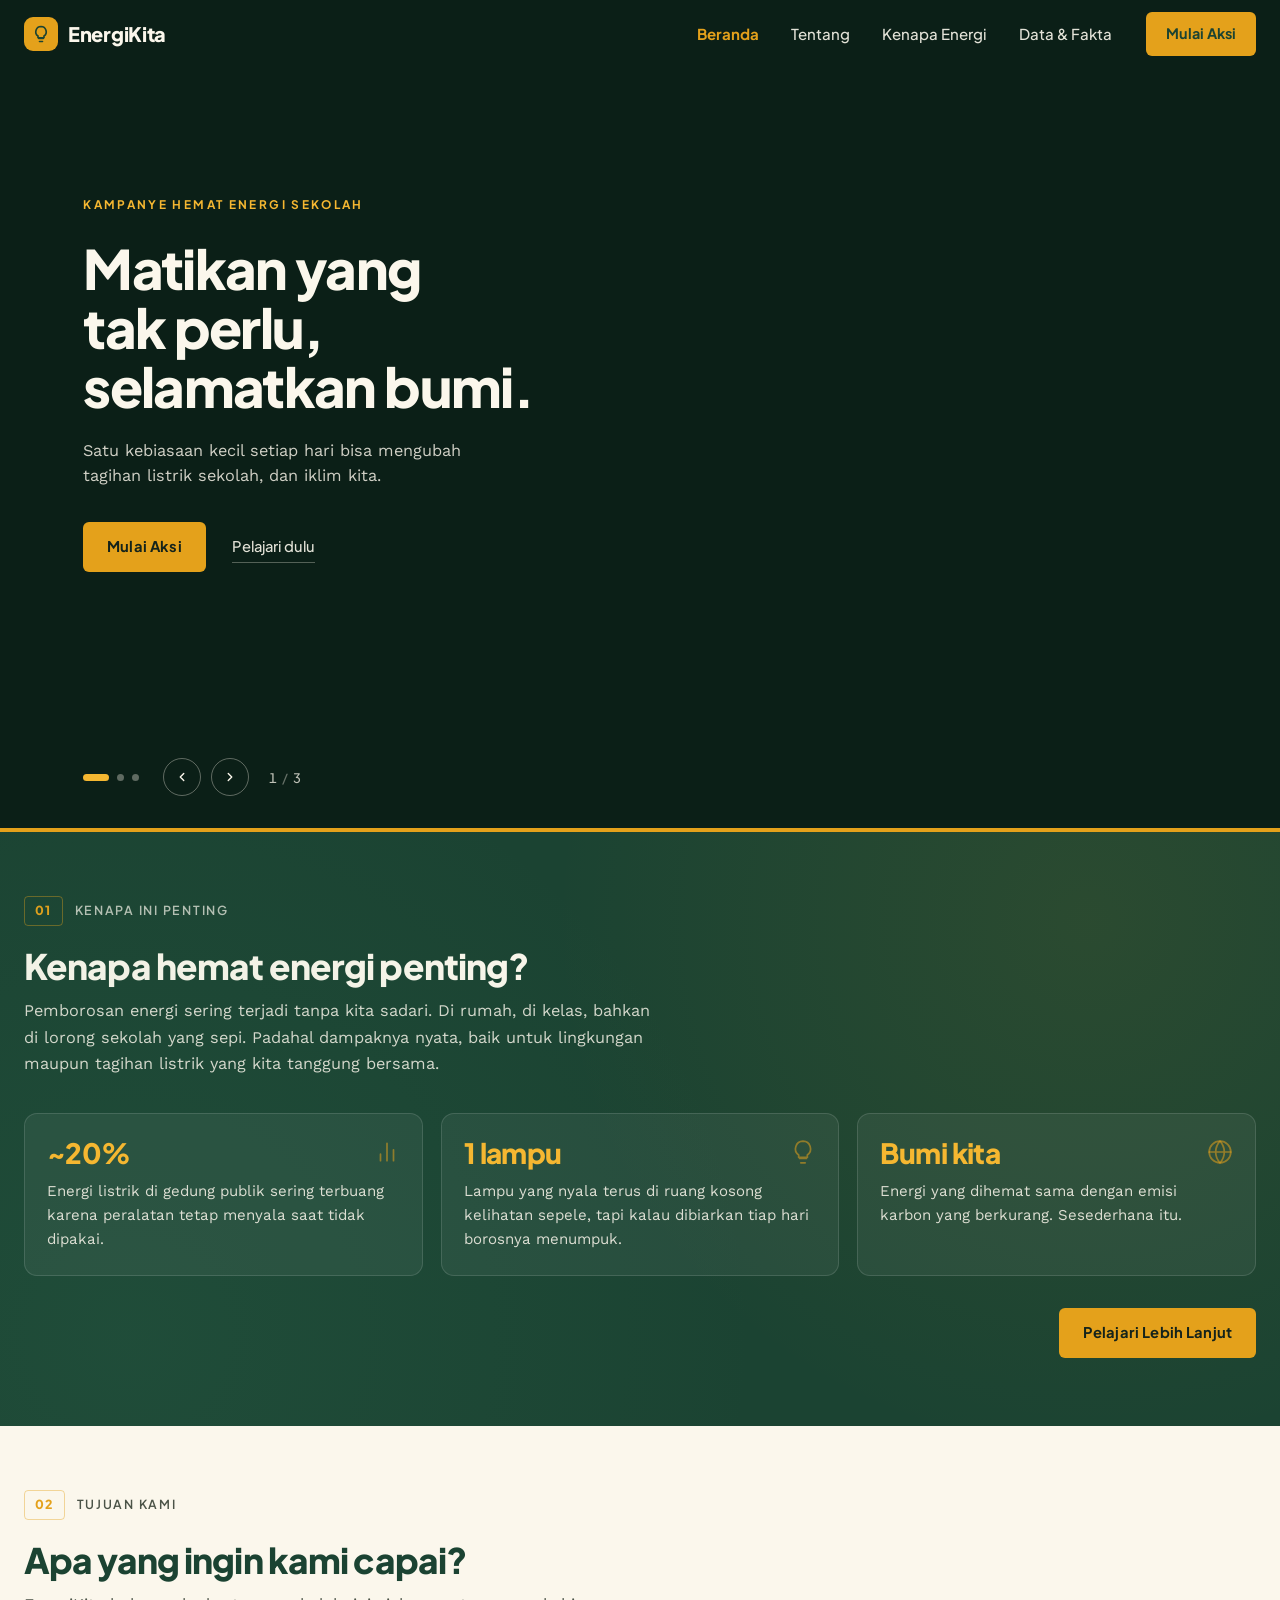
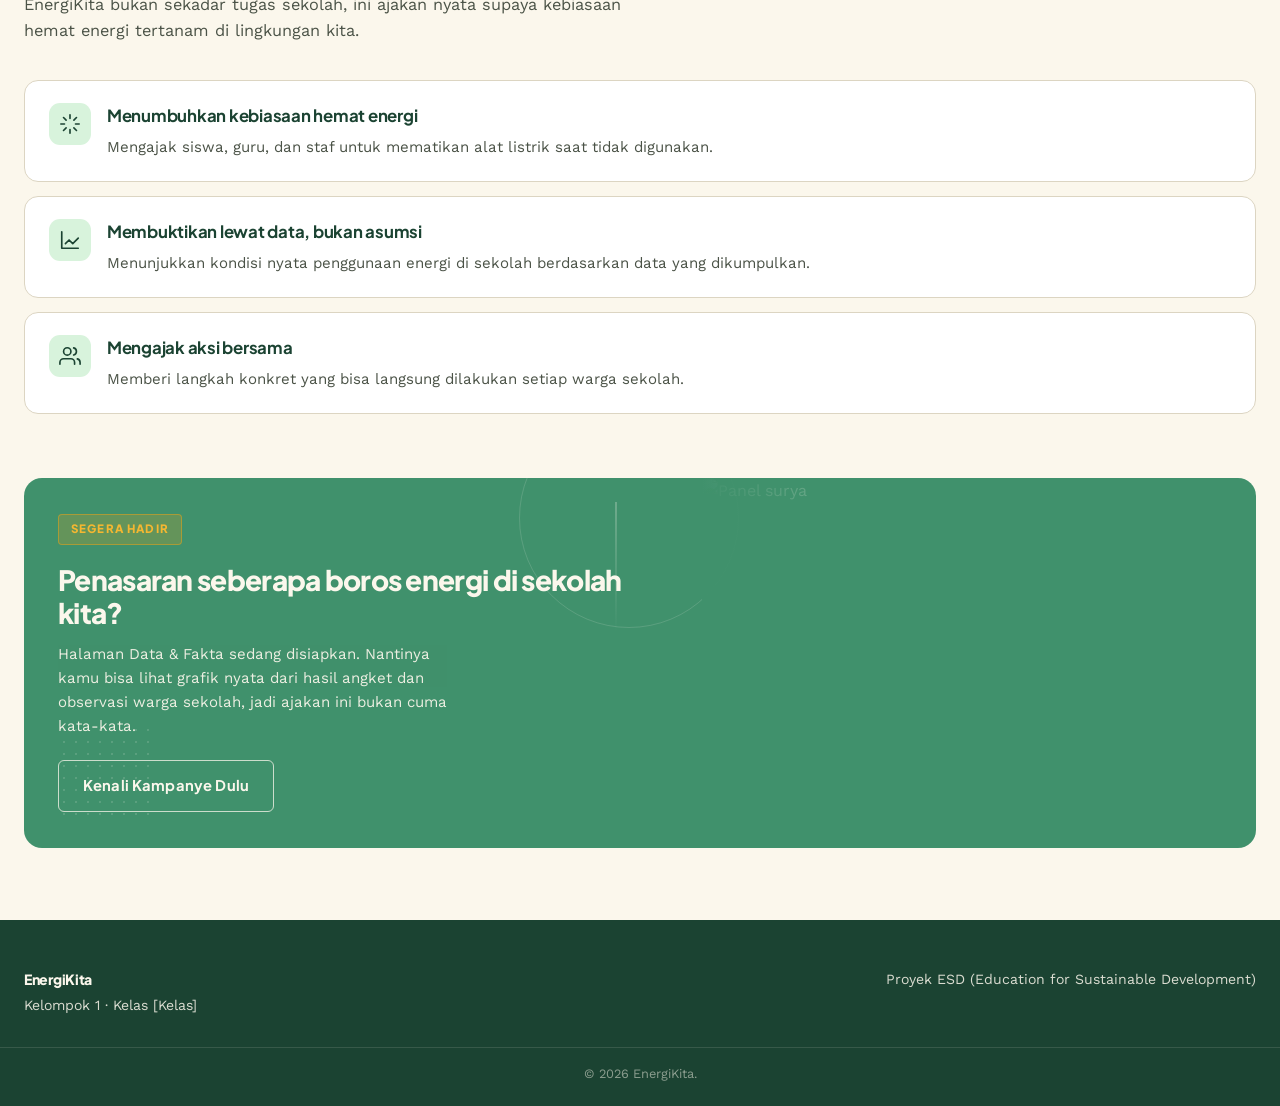
==== index.html @ 7ac08652 "Revisi" ====
<!doctype html>
<html lang="id">
  <head>
    <meta charset="UTF-8" />
    <meta name="viewport" content="width=device-width,initial-scale=1" />
    <title>EnergiKita</title>
    <meta
      name="description"
      content="Ajakan hemat energi buat warga sekolah. Mulai dari kebiasaan kecil."
    />
    <link rel="stylesheet" href="css/style.css" />
  </head>
  <body>
    <header class="hd" id="barAtas">
      <div class="hd-in">
        <a href="index.html" class="logo">
          <span class="logo-ico" aria-hidden="true"
            ><svg
              viewBox="0 0 24 24"
              width="18"
              height="18"
              fill="none"
              stroke="currentColor"
              stroke-width="2.2"
              stroke-linecap="round"
              stroke-linejoin="round"
            >
              <path
                d="M9 18h6M10 22h4M12 2a7 7 0 0 0-4 12.7V17h8v-2.3A7 7 0 0 0 12 2z"
              /></svg
          ></span>
          <span>EnergiKita</span>
        </a>

        <button class="nav-burger" aria-label="Menu" aria-expanded="false">
          <span></span>
        </button>

        <nav class="nav">
          <ul>
            <li><a href="index.html" class="aktif">Beranda</a></li>
            <li><a href="tentang.html">Tentang</a></li>
            <li><a href="kenapa.html">Kenapa Energi</a></li>
            <li><a href="#data-fakta">Data &amp; Fakta</a></li>
          </ul>
          <a class="nav-cta" href="tentang.html">Mulai Aksi</a>
        </nav>
      </div>
    </header>

    <main>
      <section class="hero" id="beranda">
        <div class="hero-w" id="jalur">
          <div class="hsl hsl-bg1 aktif">
            <div class="hsl-ovl"></div>
            <div class="hero-cnt">
              <span class="hero-tag">Kampanye Hemat Energi Sekolah</span>
              <h1>Matikan yang tak perlu,<br />selamatkan bumi.</h1>
              <p class="hero-p">
                Satu kebiasaan kecil setiap hari bisa mengubah tagihan listrik
                sekolah, dan iklim kita.
              </p>
              <div class="hero-btns">
                <a href="tentang.html" class="btn btn-gold">Mulai Aksi</a
                ><a href="#kenapa" class="btn-link">Pelajari dulu</a>
              </div>
            </div>
          </div>

          <div class="hsl hsl-bg2">
            <div class="hsl-ovl"></div>
            <div class="hero-cnt">
              <span class="hero-tag">Langkah Kecil, Dampak Besar</span>
              <h1>Satu lampu dimatikan,<br />satu langkah untuk bumi.</h1>
              <p class="hero-p">
                Hemat energi bukan imbauan, ini tindakan yang bisa dimulai hari
                ini, dari ruang kelas kita.
              </p>
              <div class="hero-btns">
                <a class="btn btn-gold" href="tentang.html">Mulai Sekarang</a>
                <a href="#kenapa" class="btn-link">Lihat alasannya</a>
              </div>
            </div>
          </div>

          <div class="hsl hsl-bg3">
            <div class="hsl-ovl"></div>
            <div class="hero-cnt">
              <span class="hero-tag">Aksi Bersama Warga Sekolah</span>
              <h1>Energi hemat,<br />sekolah hebat.</h1>
              <p class="hero-p">
                Keputusan kita bersama, berdasarkan data, bukan asumsi. Mari
                mulai dari sekarang.
              </p>
              <div class="hero-btns">
                <a href="tentang.html" class="btn btn-gold">Bergabung</a
                ><a href="#tujuan" class="btn-link">Tujuan kami</a>
              </div>
            </div>
          </div>
        </div>

        <div class="hero-ftr">
          <div class="ftr-in">
            <div class="ctrl">
              <div class="dots" id="titikList"></div>
              <button class="arw-prev" aria-label="Sebelumnya">
                <svg
                  viewBox="0 0 24 24"
                  width="14"
                  height="14"
                  fill="none"
                  stroke="currentColor"
                  stroke-width="2.4"
                  stroke-linecap="round"
                  stroke-linejoin="round"
                >
                  <path d="M15 18l-6-6 6-6" />
                </svg>
              </button>
              <button class="arw-next" aria-label="Berikutnya">
                <svg
                  viewBox="0 0 24 24"
                  width="14"
                  height="14"
                  fill="none"
                  stroke="currentColor"
                  stroke-width="2.4"
                  stroke-linecap="round"
                  stroke-linejoin="round"
                >
                  <path d="M9 18l6-6-6-6" />
                </svg>
              </button>
              <span class="slide-num"
                ><span id="nomorSekarang">1</span><span class="sn-sep">/</span
                ><span id="nomorTotal">3</span></span
              >
            </div>
          </div>
        </div>
      </section>

      <section class="sect-1" id="kenapa" data-bagian="01">
        <div class="sect-in">
          <div class="tag-row">
            <span class="tag-num">01</span>
            <span class="tag-lbl">Kenapa Ini Penting</span>
          </div>

          <div class="sh">
            <h2 class="sh-t">Kenapa hemat energi penting?</h2>
            <p class="sh-p">
              Pemborosan energi sering terjadi tanpa kita sadari. Di rumah, di
              kelas, bahkan di lorong sekolah yang sepi. Padahal dampaknya
              nyata, baik untuk lingkungan maupun tagihan listrik yang kita
              tanggung bersama.
            </p>
          </div>

          <div class="stat-grid">
            <div class="stat-c">
              <div class="sc-top">
                <span class="sc-num">~20%</span>
                <svg
                  class="sc-ico"
                  viewBox="0 0 24 24"
                  width="26"
                  height="26"
                  fill="none"
                  stroke="currentColor"
                  stroke-width="1.6"
                  stroke-linecap="round"
                  stroke-linejoin="round"
                >
                  <path d="M18 20V10M12 20V4M6 20v-6" />
                </svg>
              </div>
              <p>
                Energi listrik di gedung publik sering terbuang karena peralatan
                tetap menyala saat tidak dipakai.
              </p>
            </div>

            <div class="stat-c">
              <div class="sc-top">
                <span class="sc-num">1 lampu</span>
                <svg
                  class="sc-ico"
                  viewBox="0 0 24 24"
                  width="26"
                  height="26"
                  fill="none"
                  stroke="currentColor"
                  stroke-width="1.6"
                  stroke-linecap="round"
                  stroke-linejoin="round"
                >
                  <path
                    d="M9 18h6M10 22h4M12 2a7 7 0 0 0-4 12.7V17h8v-2.3A7 7 0 0 0 12 2z"
                  />
                </svg>
              </div>
              <p>
                Lampu yang nyala terus di ruang kosong kelihatan sepele, tapi
                kalau dibiarkan tiap hari borosnya menumpuk.
              </p>
            </div>

            <div class="stat-c">
              <div class="sc-top">
                <span class="sc-num">Bumi kita</span>
                <svg
                  class="sc-ico"
                  viewBox="0 0 24 24"
                  width="26"
                  height="26"
                  fill="none"
                  stroke="currentColor"
                  stroke-width="1.6"
                  stroke-linecap="round"
                  stroke-linejoin="round"
                >
                  <circle cx="12" cy="12" r="10" />
                  <path
                    d="M2 12h20M12 2a15.3 15.3 0 0 1 4 10 15.3 15.3 0 0 1-4 10 15.3 15.3 0 0 1-4-10 15.3 15.3 0 0 1 4-10z"
                  />
                </svg>
              </div>
              <p>
                Energi yang dihemat sama dengan emisi karbon yang berkurang.
                Sesederhana itu.
              </p>
            </div>
          </div>

          <div class="end-row">
            <a href="kenapa.html" class="btn btn-gold">Pelajari Lebih Lanjut</a>
          </div>
        </div>
      </section>

      <section class="sect-2" id="tujuan">
        <div class="sect-in">
          <div class="tag-row">
            <span class="tag-num">02</span>
            <span class="tag-lbl">Tujuan Kami</span>
          </div>

          <div class="sh">
            <h2 class="sh-t">Apa yang ingin kami capai?</h2>
            <p class="sh-p">
              EnergiKita bukan sekadar tugas sekolah, ini ajakan nyata supaya
              kebiasaan hemat energi tertanam di lingkungan kita.
            </p>
          </div>

          <ul class="msn-list">
            <li>
              <span class="msn-ico"
                ><svg
                  viewBox="0 0 24 24"
                  width="22"
                  height="22"
                  fill="none"
                  stroke="currentColor"
                  stroke-width="1.8"
                  stroke-linecap="round"
                  stroke-linejoin="round"
                >
                  <path
                    d="M12 2v4M12 18v4M4.93 4.93l2.83 2.83M16.24 16.24l2.83 2.83M2 12h4M18 12h4M4.93 19.07l2.83-2.83M16.24 7.76l2.83-2.83"
                  /></svg
              ></span>
              <div>
                <h3>Menumbuhkan kebiasaan hemat energi</h3>
                <p>
                  Mengajak siswa, guru, dan staf untuk mematikan alat listrik
                  saat tidak digunakan.
                </p>
              </div>
            </li>
            <li>
              <span class="msn-ico"
                ><svg
                  viewBox="0 0 24 24"
                  width="22"
                  height="22"
                  fill="none"
                  stroke="currentColor"
                  stroke-width="1.8"
                  stroke-linecap="round"
                  stroke-linejoin="round"
                >
                  <path d="M3 3v18h18" />
                  <path d="M7 16l4-4 4 4 6-6" /></svg
              ></span>
              <div>
                <h3>Membuktikan lewat data, bukan asumsi</h3>
                <p>
                  Menunjukkan kondisi nyata penggunaan energi di sekolah
                  berdasarkan data yang dikumpulkan.
                </p>
              </div>
            </li>
            <li>
              <span class="msn-ico"
                ><svg
                  viewBox="0 0 24 24"
                  width="22"
                  height="22"
                  fill="none"
                  stroke="currentColor"
                  stroke-width="1.8"
                  stroke-linecap="round"
                  stroke-linejoin="round"
                >
                  <path d="M17 21v-2a4 4 0 0 0-4-4H5a4 4 0 0 0-4 4v2" />
                  <circle cx="9" cy="7" r="4" />
                  <path
                    d="M23 21v-2a4 4 0 0 0-3-3.87M16 3.13a4 4 0 0 1 0 7.75"
                  /></svg
              ></span>
              <div>
                <h3>Mengajak aksi bersama</h3>
                <p>
                  Memberi langkah konkret yang bisa langsung dilakukan setiap
                  warga sekolah.
                </p>
              </div>
            </li>
          </ul>
        </div>
      </section>

      <section id="data-fakta" class="teaser">
        <div class="sect-in">
          <div class="teaser-c">
            <div class="dec dec-c1" aria-hidden="true"></div>
            <div class="dec dec-c2" aria-hidden="true"></div>
            <div class="dec dec-c3" aria-hidden="true"></div>

            <div class="teaser-txt">
              <span class="badge-soon">Segera Hadir</span>
              <h2>Penasaran seberapa boros energi di sekolah kita?</h2>
              <p>
                Halaman Data &amp; Fakta sedang disiapkan. Nantinya kamu bisa
                lihat grafik nyata dari hasil angket dan observasi warga
                sekolah, jadi ajakan ini bukan cuma kata-kata.
              </p>
              <a href="tentang.html" class="btn btn-outline"
                >Kenali Kampanye Dulu</a
              >
            </div>

            <div class="teaser-img">
              <img
                src="https://images.unsplash.com/photo-1473341304170-971dccb5ac1e?w=800&q=80"
                alt="Panel surya"
              />
            </div>
          </div>
        </div>
      </section>
    </main>

    <footer class="ftr">
      <div class="foot-in">
        <div class="ftr-col">
          <p class="ftr-logo">EnergiKita</p>
          <p>Kelompok 1 · Kelas [Kelas]</p>
        </div>
        <div class="ftr-col">
          <p>Proyek ESD (Education for Sustainable Development)</p>
        </div>
      </div>
      <div class="ftr-copy">© 2026 EnergiKita.</div>
    </footer>

    <script src="js/script.js"></script>
  </body>
</html>
---- css/style.css ----
@import url("https://fonts.googleapis.com/css2?family=Plus+Jakarta+Sans:wght@400;500;700;800&family=Work+Sans:wght@400;500;600&display=swap");

/* EnergiKita
   ditulis 12 maret, revisi terakhir sebelum dikumpulin
   warna utama: hijau #1B4332, gold #E4A11B, background krem #FBF7EC
   font: Plus Jakarta Sans buat header, Work Sans buat body */

*,
*::before,
*::after {
  box-sizing: border-box;
}

body {
  margin: 0;
  background: #fbf7ec;
  color: #21261f;
  font-family: "Work Sans", system-ui, sans-serif;
  -webkit-font-smoothing: antialiased;
  line-height: 1.6;
}

html {
  scroll-behavior: smooth;
  scroll-padding-top: 80px;
}

img,
svg {
  max-width: 100%;
  display: block;
  height: auto;
}

ul,
ol {
  list-style: none;
  margin: 0;
  padding: 0;
}

a {
  color: inherit;
}

/* HEADER --- dulu sempet mau transparan terus, tapi ga kebaca pas scroll, jadinya ada .sticky */

.hd {
  position: fixed;
  top: 0;
  left: 0;
  right: 0;
  z-index: 100;
  background: transparent;
  border-bottom: 1px solid transparent;
  -webkit-transition:
    background 0.3s ease,
    border-color 0.3s ease;
  transition:
    background 0.3s ease,
    border-color 0.3s ease,
    backdrop-filter 0.3s ease;
}
.hd.sticky {
  background: rgba(251, 247, 236, 0.96);
  backdrop-filter: blur(10px);
  -webkit-backdrop-filter: blur(10px);
  border-bottom-color: #dcd5c2;
}

.hd-in {
  max-width: 1280px;
  margin: 0 auto;
  padding: 0 24px;
  display: flex;
  align-items: center;
  justify-content: space-between;
  min-height: 68px;
  gap: 20px;
  width: 100%;
}

.logo {
  display: flex;
  align-items: center;
  gap: 10px;
  font-family: "Plus Jakarta Sans", system-ui, sans-serif;
  font-weight: 800;
  font-size: 1.25rem;
  letter-spacing: -0.015em;
  color: #fbf7ec;
  text-decoration: none;
  transition: color 0.3s;
  flex-shrink: 0;
}

.logo-ico {
  width: 34px;
  height: 34px;
  border-radius: 9px;
  background: #e4a11b;
  display: grid;
  place-items: center;
  color: #1b4332;
  flex-shrink: 0;
  line-height: 1;
}

.hd.sticky .logo {
  color: #1b4332;
}

.nav-burger {
  display: none;
  background: none;
  border: 2px solid rgba(251, 247, 236, 0.8);
  border-radius: 8px;
  width: 42px;
  height: 38px;
  cursor: pointer;
  position: relative;
  transition: border-color 0.3s;
}

.hd.sticky .nav-burger {
  border-color: #1b4332;
}

.nav-burger span,
.nav-burger span::before,
.nav-burger span::after {
  content: "";
  position: absolute;
  left: 9px;
  right: 9px;
  height: 2px;
  background: #fbf7ec;
  transition:
    transform 0.2s ease,
    background 0.3s ease;
}
.hd.sticky .nav-burger span,
.hd.sticky .nav-burger span::before,
.hd.sticky .nav-burger span::after {
  background: #1b4332;
}

.nav-burger span {
  top: 18px;
}
.nav-burger span::before {
  top: -7px;
}
.nav-burger span::after {
  top: 7px;
}

.nav {
  display: flex;
  align-items: center;
  gap: 8px;
}
.nav ul {
  display: flex;
  align-items: center;
  gap: 4px;
}
.nav ul a {
  display: inline-block;
  padding: 8px 14px;
  text-decoration: none;
  font-family: "Plus Jakarta Sans", system-ui, sans-serif;
  font-weight: 500;
  font-size: 0.94rem;
  color: rgba(251, 247, 236, 0.9);
  border-radius: 6px;
  transition: color 0.2s;
  outline: none;
}
.nav ul a:hover {
  color: #e4a11b;
}
.nav ul a.aktif {
  color: #e4a11b;
  font-weight: 700;
}

.hd.sticky .nav ul a {
  color: #4b5347;
}
.hd.sticky .nav ul a:hover,
.hd.sticky .nav ul a.aktif {
  color: #1b4332;
}

.nav-cta {
  display: inline-flex;
  align-items: center;
  padding: 10px 20px;
  background: #e4a11b;
  color: #1b4332;
  font-family: "Plus Jakarta Sans", system-ui, sans-serif;
  font-weight: 700;
  font-size: 0.9rem;
  text-decoration: none;
  border-radius: 6px;
  transition:
    background 0.2s,
    transform 0.15s ease;
  margin-left: 12px;
  white-space: nowrap;
  border: 0;
}
.nav-cta:hover {
  background: #f5b731;
  transform: translateY(-1px);
}

.hal-tentang .hd,
.hal-kenapa .hd {
  background: #1b4332;
  border-bottom-color: rgba(251, 247, 236, 0.1);
}

/* TOMBOL — 3 varian: gold (isi), link (underline), outline (garis) */

.btn {
  display: inline-flex;
  align-items: center;
  padding: 13px 24px;
  border-radius: 6px;
  font-family: "Plus Jakarta Sans", system-ui, sans-serif;
  font-weight: 700;
  font-size: 0.92rem;
  text-decoration: none;
  letter-spacing: 0.01em;
  white-space: nowrap;
  transition: all 0.2s ease;
  cursor: pointer;
}

.btn-gold {
  background: #e4a11b;
  color: #14231b;
}
.btn-gold:hover {
  background: #f5b731;
  transform: translateY(-2px);
  -webkit-box-shadow: 0 10px 24px rgba(228, 161, 27, 0.3);
  box-shadow: 0 10px 24px rgba(228, 161, 27, 0.3);
}

.btn-link {
  display: inline-flex;
  align-items: center;
  color: rgba(251, 247, 236, 0.9);
  font-family: "Plus Jakarta Sans", system-ui, sans-serif;
  font-size: 0.92rem;
  font-weight: 500;
  text-decoration: none;
  padding: 4px 0;
  border-bottom: 1px solid rgba(251, 247, 236, 0.3);
  transition:
    color 0.2s,
    border-color 0.2s;
}
.btn-link:hover {
  color: #f5b731;
  border-bottom-color: #f5b731;
}

.btn-outline {
  background: transparent;
  border: 1.5px solid #1b4332;
  color: #1b4332;
}
.btn-outline:hover {
  background: #1b4332;
  color: #fbf7ec;
}

/* HERO
   padding kiri teks pakai clamp karena sempet kepotong di laptop 13 inch punya bu guru */

.hero {
  position: relative;
  height: 92vh;
  min-height: 620px;
  max-height: 860px;
  overflow: hidden;
  background: #0b1f17;
}

.hero-w {
  position: relative;
  width: 100%;
  height: 100%;
}

.hsl {
  position: absolute;
  inset: 0;
  background-size: cover;
  background-position: center;
  opacity: 0;
  transition: opacity 1.1s ease-out;
  pointer-events: none;
}

.hsl-bg1 {
  background-image: url("https://images.unsplash.com/photo-1509391366360-2e959784a276?w=1920&q=80");
}
.hsl-bg2 {
  background-image: url("https://images.unsplash.com/photo-1466611653911-95081537e5b7?w=1920&q=80");
}
.hsl-bg3 {
  background-image: url("https://images.unsplash.com/photo-1441974231531-c6227db76b6e?w=1920&q=80");
}

.hsl.aktif {
  opacity: 1;
  pointer-events: auto;
}

.hsl-ovl {
  position: absolute;
  inset: 0;
  background:
    linear-gradient(
      100deg,
      rgba(11, 31, 23, 0.92) 0%,
      rgba(11, 31, 23, 0.78) 32%,
      rgba(11, 31, 23, 0.42) 62%,
      rgba(11, 31, 23, 0.18) 100%
    ),
    linear-gradient(to top, rgba(11, 31, 23, 0.55) 0%, rgba(11, 31, 23, 0) 35%);
}

.hero-cnt {
  position: relative;
  z-index: 2;
  height: 100%;
  display: flex;
  flex-direction: column;
  justify-content: center;
  align-items: flex-start;
  text-align: left;
  padding-top: 100px;
  padding-bottom: 160px;
  padding-left: clamp(40px, 6.5vw, 120px);
  padding-right: clamp(24px, 4vw, 80px);
  max-width: 640px;
}

.hero-tag {
  display: inline-block;
  font-family: "Plus Jakarta Sans", system-ui, sans-serif;
  font-size: 0.74rem;
  font-weight: 700;
  letter-spacing: 0.2em;
  text-transform: uppercase;
  color: #f5b731;
  margin-bottom: 24px;
}

.hero-cnt h1 {
  font-family: "Plus Jakarta Sans", system-ui, sans-serif;
  font-size: clamp(2rem, 4.3vw, 3.4rem);
  line-height: 1.08;
  margin: 0 0 22px;
  color: #fbf7ec;
  font-weight: 800;
  letter-spacing: -0.03em;
  text-wrap: balance;
}

.hero-p {
  max-width: 44ch;
  color: rgba(251, 247, 236, 0.82);
  margin: 0 0 34px;
  font-size: 1.02rem;
  line-height: 1.55;
}

.hero-btns {
  display: inline-flex;
  align-items: center;
  gap: 26px;
  flex-wrap: wrap;
}

/* HERO FOOTER - kontrol slide */

.hero-ftr {
  position: absolute;
  left: 0;
  right: 0;
  bottom: 0;
  z-index: 5;
  padding-bottom: 32px;
}

.ftr-in {
  padding-left: clamp(40px, 6.5vw, 120px);
  padding-right: clamp(24px, 4vw, 80px);
  display: flex;
  align-items: center;
  justify-content: flex-start;
  gap: 24px;
  width: 100%;
}

.ctrl {
  display: flex;
  align-items: center;
  gap: 10px;
}
.dots {
  display: flex;
  align-items: center;
  gap: 8px;
  margin-right: 14px;
}

.dot {
  width: 7px;
  height: 7px;
  border-radius: 50%;
  border: 0;
  background: rgba(251, 247, 236, 0.35);
  cursor: pointer;
  padding: 0;
  transition:
    background 0.3s,
    width 0.35s;
}
.dot.aktif {
  background: #f5b731;
  width: 26px;
  border-radius: 4px;
}

.arw-prev,
.arw-next {
  width: 38px;
  height: 38px;
  border-radius: 50%;
  border: 1.2px solid rgba(251, 247, 236, 0.35);
  background: transparent;
  color: #fbf7ec;
  cursor: pointer;
  display: grid;
  place-items: center;
  transition:
    background 0.2s,
    border-color 0.2s;
  padding: 0;
}
.arw-prev:hover,
.arw-next:hover {
  background: rgba(251, 247, 236, 0.12);
  border-color: rgba(251, 247, 236, 0.7);
}

.slide-num {
  margin-left: 10px;
  font-family: "Plus Jakarta Sans", system-ui, sans-serif;
  font-size: 0.82rem;
  font-weight: 500;
  letter-spacing: 0.06em;
  color: rgba(251, 247, 236, 0.75);
  font-variant-numeric: tabular-nums;
}
.sn-sep {
  margin: 0 4px;
  opacity: 0.5;
}

/* SECTION 01 - kenapa hemat energi penting */

.sect-1 {
  background: #1b4332;
  color: #fbf7ec;
  overflow: hidden;
  position: relative;
  padding: 64px 0 68px;
  border-top: 4px solid #e4a11b;
}
.sect-1 .sh-t,
.sect-1 .sh-p {
  color: #fbf7ec;
}
.sect-1 .sh-p {
  opacity: 0.82;
}

.sect-1::before {
  content: "";
  position: absolute;
  inset: 0;
  background-image:
    radial-gradient(
      circle at 85% 15%,
      rgba(228, 161, 27, 0.08) 0,
      transparent 45%
    ),
    radial-gradient(
      circle at 10% 85%,
      rgba(64, 145, 108, 0.12) 0,
      transparent 50%
    );
  pointer-events: none;
}

.tag-row {
  display: flex;
  align-items: center;
  gap: 12px;
  margin-bottom: 20px;
}
.tag-num {
  font-size: 0.78rem;
  font-weight: 800;
  color: #e4a11b;
  letter-spacing: 0.1em;
  padding: 4px 10px;
  border: 1px solid rgba(228, 161, 27, 0.4);
  border-radius: 4px;
  font-family: "Plus Jakarta Sans", system-ui, sans-serif;
}
.tag-lbl {
  font-size: 0.78rem;
  font-weight: 600;
  letter-spacing: 0.14em;
  text-transform: uppercase;
  color: #4b5347;
  font-family: "Plus Jakarta Sans", system-ui, sans-serif;
}

.sect-1 .tag-lbl,
.tag-light .tag-lbl {
  color: rgba(251, 247, 236, 0.7);
}
.tag-light .tag-num {
  color: #e4a11b;
}

.sh {
  margin-bottom: 36px;
}

.sh-t {
  font-family: "Plus Jakarta Sans", system-ui, sans-serif;
  font-size: clamp(1.7rem, 3vw, 2.2rem);
  color: #1b4332;
  margin: 0 0 12px;
  font-weight: 800;
  letter-spacing: -0.025em;
  line-height: 1.15;
}
.sh-p {
  color: #4b5347;
  max-width: 64ch;
  margin: 0;
  font-size: 1.02rem;
}

.stat-grid {
  display: grid;
  grid-template-columns: repeat(3, 1fr);
  gap: 18px;
  position: relative;
  z-index: 1;
}

.stat-c {
  background: rgba(255, 255, 255, 0.055);
  border: 1px solid rgba(255, 255, 255, 0.13);
  border-radius: 13px;
  padding: 24px 22px;
  transition: all 0.25s ease;
}
.stat-c:hover {
  background: rgba(255, 255, 255, 0.1);
  border-color: rgba(228, 161, 27, 0.45);
  transform: translateY(-3px);
}

.sc-top {
  display: flex;
  align-items: center;
  justify-content: space-between;
  margin-bottom: 12px;
}

.sc-num {
  font-family: "Plus Jakarta Sans", system-ui, sans-serif;
  font-size: 1.75rem;
  color: #f5b731;
  font-weight: 800;
  line-height: 1.05;
  letter-spacing: -0.02em;
}
.sc-ico {
  color: rgba(228, 161, 27, 0.55);
  flex-shrink: 0;
}
.stat-c p {
  margin: 0;
  color: rgba(251, 247, 236, 0.85);
  font-size: 0.94rem;
  line-height: 1.6;
}

.end-row {
  margin-top: 32px;
  display: flex;
  align-items: center;
  justify-content: flex-end;
  gap: 20px;
  flex-wrap: wrap;
  position: relative;
  z-index: 1;
}

/* SECTION 02 - misi */

.sect-2 {
  background: #fbf7ec;
  padding: 64px 0;
}

.msn-list {
  display: grid;
  gap: 14px;
}

.msn-list li {
  display: flex;
  gap: 16px;
  align-items: flex-start;
  padding: 22px 24px;
  background: #fff;
  border: 1px solid #dcd5c2;
  border-radius: 14px;
  transition:
    box-shadow 0.25s,
    border-color 0.25s ease,
    transform 0.25s;
}
.msn-list li:hover {
  box-shadow: 0 8px 24px rgba(27, 67, 50, 0.09);
  border-color: #40916c;
  transform: translateY(-2px);
}

.msn-ico {
  flex-shrink: 0;
  width: 42px;
  height: 42px;
  border-radius: 11px;
  background: #d8f3dc;
  display: grid;
  place-items: center;
  color: #1b4332;
}

.msn-list h3 {
  margin: 0 0 5px;
  font-family: "Plus Jakarta Sans", system-ui, sans-serif;
  font-size: 1.05rem;
  color: #1b4332;
  font-weight: 700;
  letter-spacing: -0.015em;
}
.msn-list p {
  margin: 0;
  color: #4b5347;
  font-size: 0.94rem;
}

/* TEASER */

.teaser {
  background: #fbf7ec;
  padding: 0 0 72px;
}

.teaser-c {
  position: relative;
  background: #40916c;
  color: #fbf7ec;
  border-radius: 18px;
  overflow: hidden;
  display: flex;
  align-items: stretch;
  min-height: 300px;
}

.dec {
  position: absolute;
  pointer-events: none;
}
.dec-c1 {
  width: 220px;
  height: 220px;
  border-radius: 50%;
  border: 1.5px solid rgba(251, 247, 236, 0.14);
  top: -70px;
  right: 42%;
}
.dec-c2 {
  width: 100px;
  height: 100px;
  background-image: radial-gradient(
    circle,
    rgba(251, 247, 236, 0.14) 1.5px,
    transparent 1.5px
  );
  background-size: 12px 12px;
  bottom: 24px;
  left: 34px;
  z-index: 1;
}
.dec-c3 {
  width: 1.5px;
  height: 130px;
  background: linear-gradient(
    to bottom,
    rgba(251, 247, 236, 0.25),
    transparent
  );
  top: 24px;
  left: 48%;
}

.teaser-txt {
  flex: 1 1 55%;
  padding: 36px 34px;
  position: relative;
  z-index: 2;
  display: flex;
  flex-direction: column;
  justify-content: center;
}

.badge-soon {
  display: inline-block;
  background: rgba(228, 161, 27, 0.22);
  border: 1px solid rgba(228, 161, 27, 0.55);
  color: #f5b731;
  font-family: "Plus Jakarta Sans", system-ui, sans-serif;
  font-size: 0.72rem;
  font-weight: 800;
  padding: 5px 12px;
  border-radius: 4px;
  margin-bottom: 18px;
  letter-spacing: 0.1em;
  text-transform: uppercase;
  width: fit-content;
}

.teaser-txt h2 {
  font-family: "Plus Jakarta Sans", system-ui, sans-serif;
  margin: 0 0 12px;
  font-size: clamp(1.35rem, 2.4vw, 1.75rem);
  line-height: 1.2;
  font-weight: 800;
  letter-spacing: -0.025em;
  color: #fbf7ec;
}
.teaser-txt p {
  margin: 0 0 22px;
  max-width: 46ch;
  opacity: 0.92;
  font-size: 0.94rem;
  line-height: 1.6;
}
.teaser-txt .btn-outline {
  border-color: rgba(251, 247, 236, 0.75);
  color: #fbf7ec;
  width: fit-content;
}
.teaser-txt .btn-outline:hover {
  background: #fbf7ec;
  color: #40916c;
  border-color: #fbf7ec;
}

.teaser-img {
  flex: 1 1 45%;
  position: relative;
  overflow: hidden;
}
.teaser-img img {
  width: 100%;
  height: 100%;
  object-fit: cover;
}
.teaser-img::before {
  content: "";
  position: absolute;
  inset: 0;
  background: linear-gradient(
    to right,
    #40916c 0%,
    rgba(64, 145, 108, 0.75) 25%,
    rgba(64, 145, 108, 0.25) 55%,
    transparent 100%
  );
  z-index: 1;
  pointer-events: none;
}

/* HALAMAN DALAM - tentang.html sama kenapa.html */

.hal-tentang main,
.hal-kenapa main {
  padding-top: 68px;
}

.phead {
  background: #1b4332;
  color: #fbf7ec;
  overflow: hidden;
  position: relative;
  border-bottom: 4px solid #e4a11b;
  padding: 56px 0 36px;
}

.phead-in {
  max-width: 1280px;
  margin: 0 auto;
  padding: 0 24px;
  width: 100%;
  position: relative;
}

.ph-dec1 {
  position: absolute;
  width: 320px;
  height: 320px;
  border-radius: 50%;
  border: 1.5px solid rgba(228, 161, 27, 0.15);
  top: -80px;
  right: -80px;
  pointer-events: none;
  opacity: 0.55;
}

.ph-dec2 {
  position: absolute;
  width: 1.5px;
  height: 180px;
  background: linear-gradient(to bottom, rgba(228, 161, 27, 0.3), transparent);
  bottom: 20px;
  right: 25%;
  pointer-events: none;
  opacity: 0.55;
}

.phead h1 {
  font-family: "Plus Jakarta Sans", system-ui, sans-serif;
  font-size: clamp(1.9rem, 3.8vw, 2.7rem);
  margin: 0 0 14px;
  color: #fbf7ec;
  font-weight: 800;
  letter-spacing: -0.03em;
  max-width: 18ch;
  line-height: 1.1;
}

.phead-sub {
  color: rgba(251, 247, 236, 0.8);
  max-width: 60ch;
  font-size: 1.02rem;
  margin: 0;
}

.story {
  padding: 56px 0 72px;
}

.story-in {
  max-width: 1280px;
  margin: 0 auto;
  padding: 0 24px;
  width: 100%;
}

.story-g {
  display: grid;
  grid-template-columns: 1.35fr 0.65fr;
  gap: 48px;
  align-items: start;
  margin-bottom: 18px;
}

.story-txt p {
  max-width: 68ch;
  margin-bottom: 20px;
  color: #4b5347;
  font-size: 1rem;
  line-height: 1.75;
}
.story-txt p:last-child {
  margin-bottom: 0;
}

.illus {
  display: flex;
  justify-content: center;
  align-items: flex-start;
  padding-top: 8px;
}
.illus-c {
  width: 240px;
  height: 240px;
  border-radius: 50%;
  background: #d8f3dc;
  display: grid;
  place-items: center;
  overflow: hidden;
}
.illus-c svg {
  width: 82%;
  height: 82%;
}

.id-card {
  position: relative;
  background: #fff;
  border: 1px solid #dcd5c2;
  border-radius: 14px;
  padding: 28px 30px;
  margin-top: 10px;
  overflow: hidden;
}
.id-dec {
  position: absolute;
  width: 160px;
  height: 160px;
  border-radius: 50%;
  border: 1.5px solid rgba(64, 145, 108, 0.13);
  top: -60px;
  right: -50px;
  pointer-events: none;
}

.id-head {
  margin-top: 56px;
}

.id-card dl {
  display: grid;
  grid-template-columns: max-content 1fr;
  gap: 10px 24px;
  margin: 0;
  position: relative;
  z-index: 1;
}

.id-card dt {
  color: #4b5347;
  font-size: 0.9rem;
  font-weight: 500;
}

.id-card dd {
  margin: 0;
  font-family: "Plus Jakarta Sans", system-ui, sans-serif;
  font-weight: 700;
  color: #1b4332;
  font-size: 0.95rem;
  letter-spacing: -0.01em;
}

.intro-p {
  max-width: 68ch;
  color: #4b5347;
  font-size: 1rem;
  line-height: 1.75;
  margin: 0 0 40px;
}

.why-grid {
  display: grid;
  grid-template-columns: repeat(2, 1fr);
  gap: 20px;
  margin-bottom: 48px;
}

.why-c {
  position: relative;
  background: #fff;
  border: 1px solid #dcd5c2;
  border-radius: 14px;
  padding: 30px 28px;
  transition:
    border-color 0.25s ease,
    box-shadow 0.25s ease;
}
.why-c:hover {
  border-color: #40916c;
  box-shadow: 0 8px 24px rgba(27, 67, 50, 0.08);
}

.why-n {
  display: inline-block;
  font-family: "Plus Jakarta Sans", system-ui, sans-serif;
  font-size: 0.82rem;
  font-weight: 800;
  color: #e4a11b;
  letter-spacing: 0.16em;
  margin-bottom: 14px;
}

.why-c h3 {
  font-family: "Plus Jakarta Sans", system-ui, sans-serif;
  font-size: 1.15rem;
  font-weight: 700;
  letter-spacing: -0.02em;
  color: #1b4332;
  margin: 0 0 10px;
  line-height: 1.25;
}

.why-c p {
  margin: 0;
  color: #4b5347;
  font-size: 0.94rem;
  line-height: 1.7;
}

.cta-end {
  display: flex;
  align-items: center;
  justify-content: space-between;
  gap: 20px;
  flex-wrap: wrap;
  padding: 28px 32px;
  background: #d8f3dc;
  border-radius: 14px;
}
.cta-end p {
  margin: 0;
  font-family: "Plus Jakarta Sans", system-ui, sans-serif;
  font-size: 1.05rem;
  font-weight: 700;
  color: #1b4332;
  letter-spacing: -0.015em;
}

/* FOOTER */

.ftr {
  background: #1b4332 !important;
  color: rgba(251, 247, 236, 0.85);
  padding: 44px 0 22px;
}

.foot-in {
  max-width: 1280px;
  margin: 0 auto;
  padding: 0 24px;
  width: 100%;
  display: flex;
  justify-content: space-between;
  gap: 32px;
  flex-wrap: wrap;
}

.ftr-logo {
  font-family: "Plus Jakarta Sans", system-ui, sans-serif;
  font-size: 1.2rem;
  color: #fbf7ec;
  margin: 0 0 8px;
  font-weight: 800;
  letter-spacing: -0.02em;
}

.ftr-col p {
  margin: 5px 0;
  font-size: 0.88rem;
  line-height: 1.5;
}

.ftr-copy {
  border-top: 1px solid rgba(251, 247, 236, 0.12);
  margin-top: 26px;
  padding-top: 16px;
  font-size: 0.8rem;
  text-align: center;
  color: rgba(251, 247, 236, 0.5);
}

/* SECTION 01 & 02 container untuk halaman depan */
.sect-in {
  max-width: 1280px;
  margin: 0 auto;
  padding: 0 24px;
  width: 100%;
}

/* RESPONSIVE
   1080 laptop kecil, 900 tablet, 720 hape */

@media (max-width: 1080px) {
  .hd-in,
  .sect-in,
  .story-in,
  .foot-in,
  .phead-in {
    padding: 0 20px;
  }
  .nav ul a {
    padding: 8px 10px;
    font-size: 0.9rem;
  }
  .nav-cta {
    padding: 9px 16px;
    font-size: 0.85rem;
  }
  .hero-cnt,
  .ftr-in {
    padding-left: clamp(32px, 5vw, 72px);
    padding-right: clamp(20px, 3vw, 48px);
  }
}

@media (max-width: 900px) {
  .hero {
    height: 82vh;
    min-height: 560px;
  }
  .hero-cnt {
    padding-top: 90px;
    padding-bottom: 130px;
  }
  .stat-grid {
    grid-template-columns: 1fr;
  }
  .teaser-c {
    flex-direction: column;
    min-height: auto;
  }
  .teaser-img {
    min-height: 200px;
    order: -1;
  }
  .teaser-img::before {
    background: linear-gradient(
      to bottom,
      #40916c 0%,
      rgba(64, 145, 108, 0.4) 45%,
      transparent 100%
    );
  }
  .story-g {
    grid-template-columns: 1fr;
    gap: 32px;
  }
  .illus {
    justify-content: flex-start;
  }
  .foot-in {
    flex-direction: column;
  }
  .end-row {
    justify-content: flex-start;
  }
  .why-grid {
    grid-template-columns: 1fr;
  }
  .cta-end {
    flex-direction: column;
    align-items: flex-start;
    padding: 24px 22px;
  }
}

@media (max-width: 720px) {
  .hd-in,
  .sect-in,
  .story-in,
  .foot-in,
  .phead-in {
    padding: 0 16px;
  }
  .nav-burger {
    display: block;
  }
  .nav {
    position: fixed;
    top: 68px;
    left: 0;
    right: 0;
    background: #fbf7ec;
    border-bottom: 1px solid #dcd5c2;
    flex-direction: column;
    align-items: stretch;
    padding: 16px 16px 22px;
    gap: 4px;
    transform: translateY(-8px);
    opacity: 0;
    pointer-events: none;
    transition:
      opacity 0.18s ease,
      transform 0.18s ease;
    box-shadow: 0 12px 24px rgba(0, 0, 0, 0.08);
  }
  .nav.buka {
    opacity: 1;
    transform: translateY(0);
    pointer-events: auto;
  }
  .nav ul {
    flex-direction: column;
    align-items: stretch;
    gap: 2px;
  }
  .nav ul a,
  .hd.sticky .nav ul a {
    color: #4b5347;
    display: block;
    padding: 12px 14px;
    font-size: 0.95rem;
  }
  .nav ul a.aktif,
  .hd.sticky .nav ul a.aktif {
    color: #1b4332;
    background: #d8f3dc;
  }
  .nav-cta {
    margin: 8px 0 0;
    justify-content: center;
    width: 100%;
  }

  .hero {
    height: 90vh;
    min-height: 540px;
  }
  .hero-cnt {
    padding-top: 84px;
    padding-bottom: 130px;
    max-width: 100%;
  }
  .hero-cnt h1 {
    font-size: clamp(1.9rem, 7.5vw, 2.6rem);
  }
  .hero-ftr {
    padding-bottom: 22px;
  }
  .ftr-in {
    padding-left: 20px;
    padding-right: 20px;
  }
  .dots {
    margin-right: 8px;
  }
  .arw-prev,
  .arw-next {
    width: 34px;
    height: 34px;
  }
  .teaser-txt {
    padding: 28px 22px;
  }
  .id-card {
    padding: 22px 20px;
  }
  .id-card dl {
    grid-template-columns: 1fr;
    gap: 4px;
  }
  .id-card dt {
    margin-top: 12px;
  }
  .id-card dt:first-child {
    margin-top: 0;
  }
  .illus-c {
    width: 160px;
    height: 160px;
  }
  .sect-1,
  .sect-2 {
    padding: 52px 0;
  }
  .teaser {
    padding-bottom: 56px;
  }
}

@media (prefers-reduced-motion: reduce) {
  html {
    scroll-behavior: auto;
  }
  .btn-gold:hover {
    transform: none;
  }
  .hsl {
    transition: none;
  }
}

:focus-visible {
  outline: 2.5px solid #e4a11b;
  outline-offset: 3px;
}

/* halaman kenapa: kartu 3 & 4 dipendekin dikit */
.hal-kenapa .why-c:nth-child(3),
.hal-kenapa .why-c:nth-child(4) {
  padding-bottom: 28px;
}
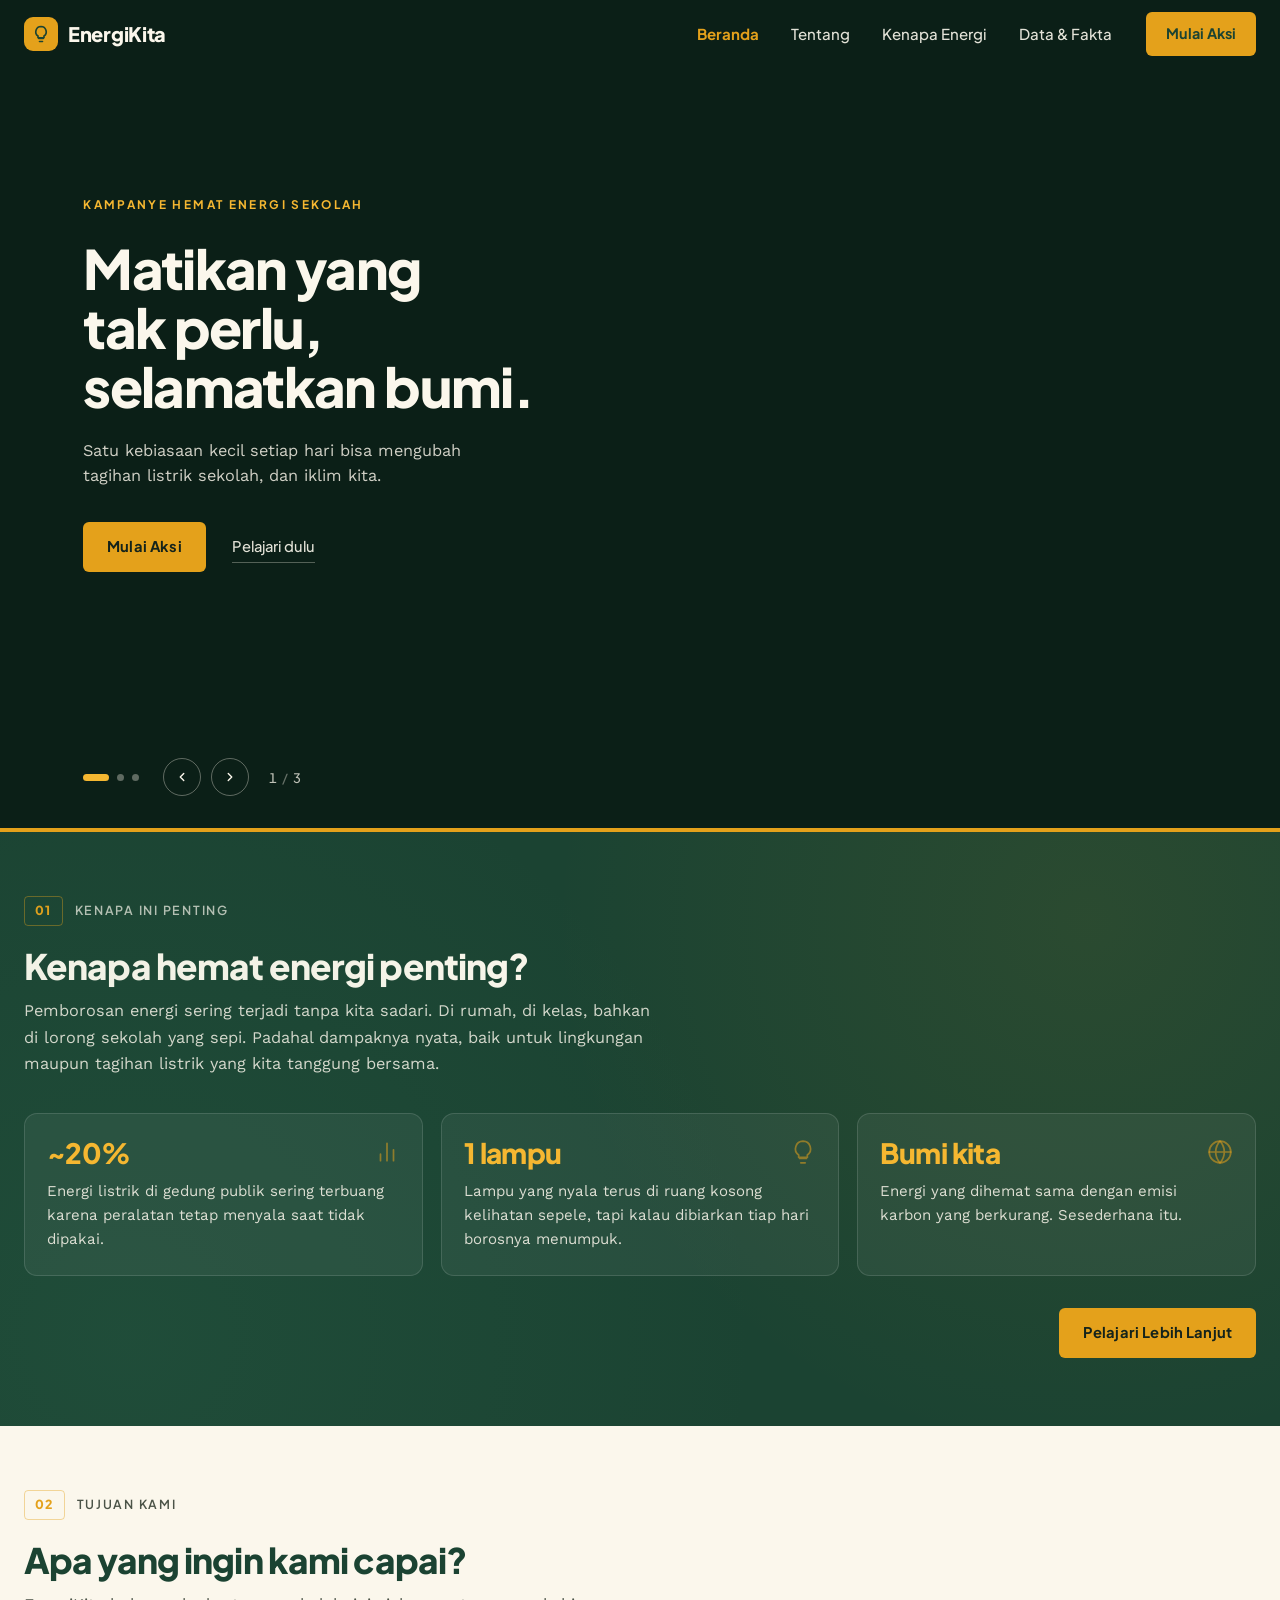
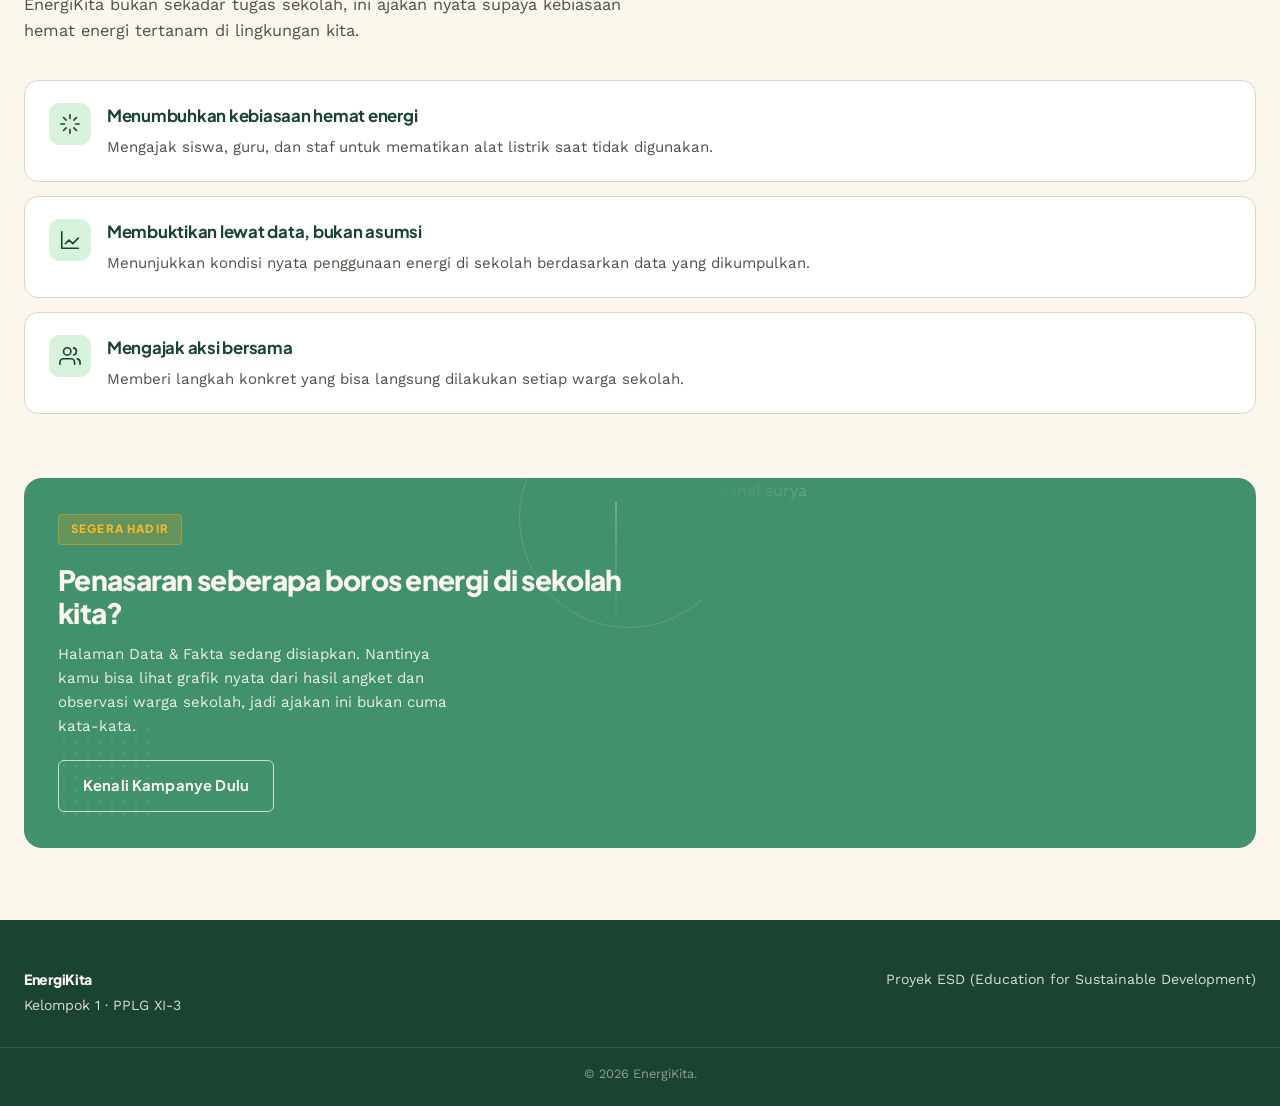
==== commit 1255e404: "perubahan kecil" ====
--- a/index.html
+++ b/index.html
@@ -368,7 +368,7 @@
       <div class="foot-in">
         <div class="ftr-col">
           <p class="ftr-logo">EnergiKita</p>
-          <p>Kelompok 1 · Kelas [Kelas]</p>
+          <p>Kelompok 1 · PPLG XI-3</p>
         </div>
         <div class="ftr-col">
           <p>Proyek ESD (Education for Sustainable Development)</p>
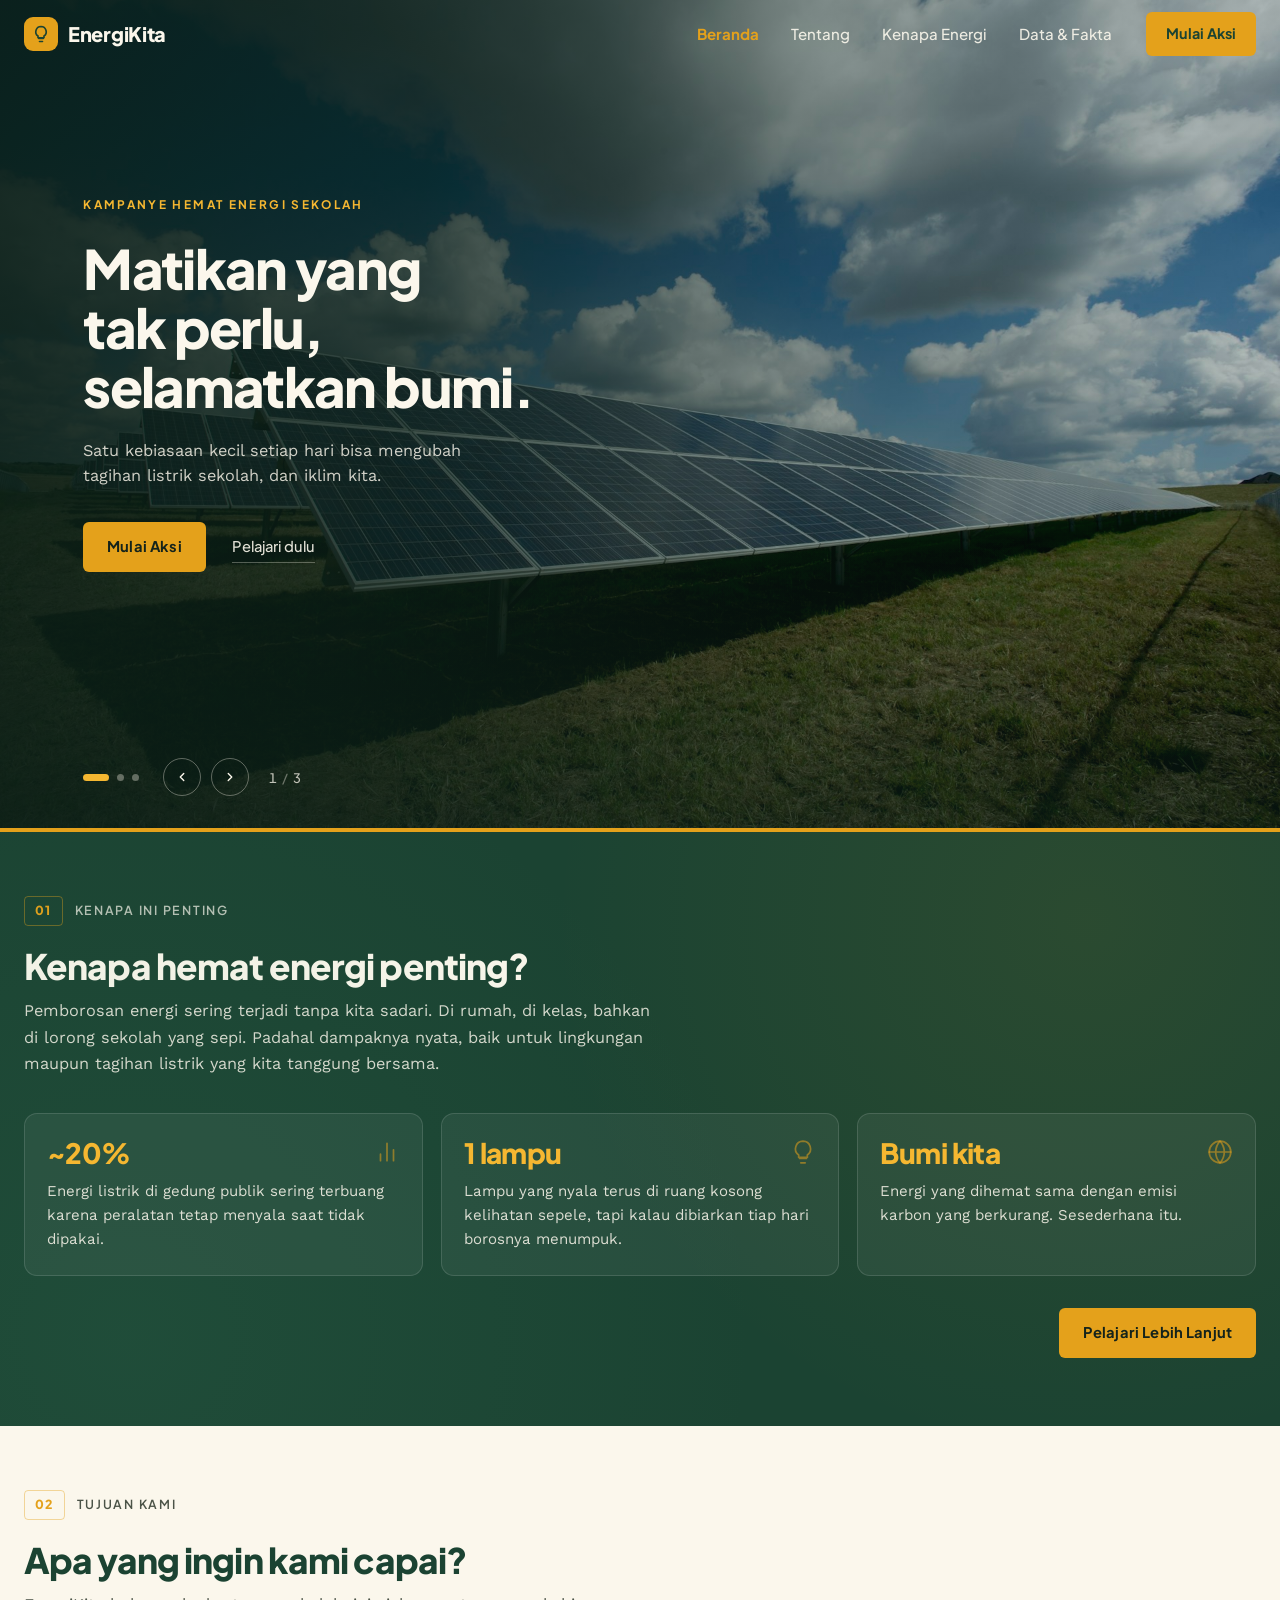
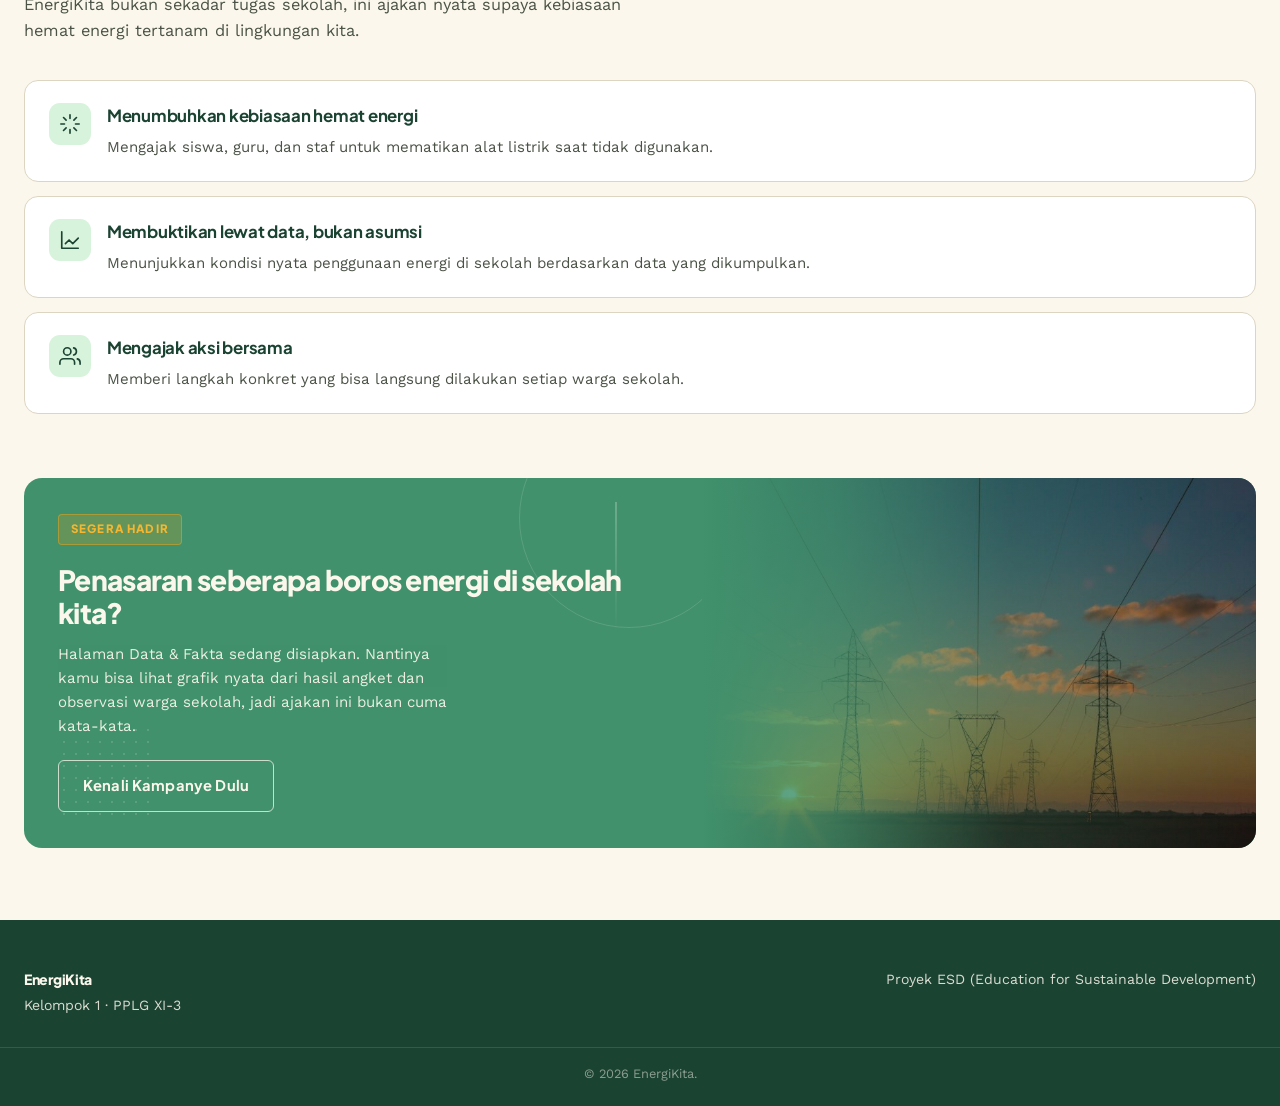
==== commit ff6c0bab: "perbaikan bug gambar" ====
--- a/index.html
+++ b/index.html
@@ -355,7 +355,7 @@
 
             <div class="teaser-img">
               <img
-                src="https://images.unsplash.com/photo-1473341304170-971dccb5ac1e?w=800&q=80"
+                src="assets/teaser-solar.jpg"
                 alt="Panel surya"
               />
             </div>
--- a/css/style.css
+++ b/css/style.css
@@ -308,13 +308,13 @@
 }
 
 .hsl-bg1 {
-  background-image: url("https://images.unsplash.com/photo-1509391366360-2e959784a276?w=1920&q=80");
+  background-image: url("../assets/hero-1.jpg");
 }
 .hsl-bg2 {
-  background-image: url("https://images.unsplash.com/photo-1466611653911-95081537e5b7?w=1920&q=80");
+  background-image: url("../assets/hero-2.jpg");
 }
 .hsl-bg3 {
-  background-image: url("https://images.unsplash.com/photo-1441974231531-c6227db76b6e?w=1920&q=80");
+  background-image: url("../assets/hero-3.jpg");
 }
 
 .hsl.aktif {
@@ -917,14 +917,16 @@
   width: 240px;
   height: 240px;
   border-radius: 50%;
-  background: #d8f3dc;
+  background: #D8F3DC;
   display: grid;
   place-items: center;
-  overflow: hidden;
-}
-.illus-c svg {
-  width: 82%;
-  height: 82%;
+  overflow: hidden
+}
+.illus-c img {
+  width: 100%;
+  height: 100%;
+  object-fit: cover;
+  border-radius: 50%
 }
 
 .id-card {
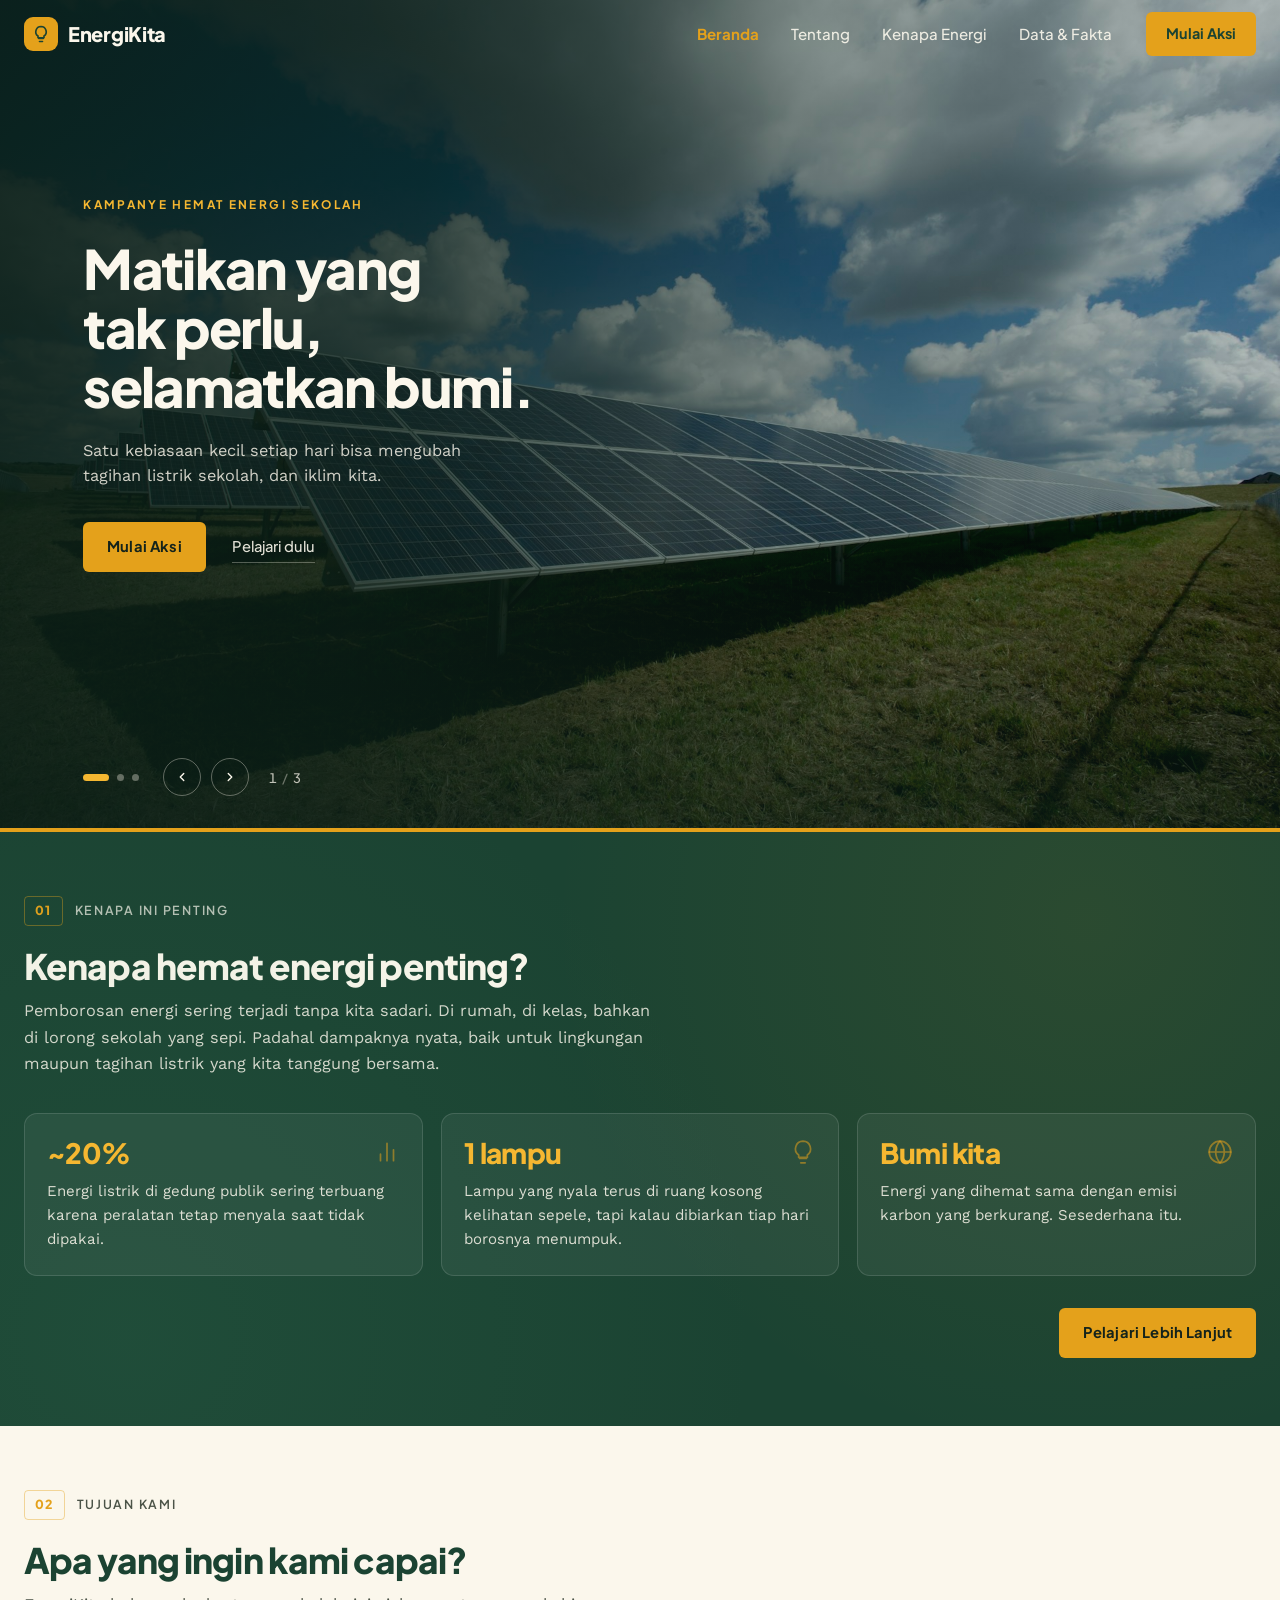
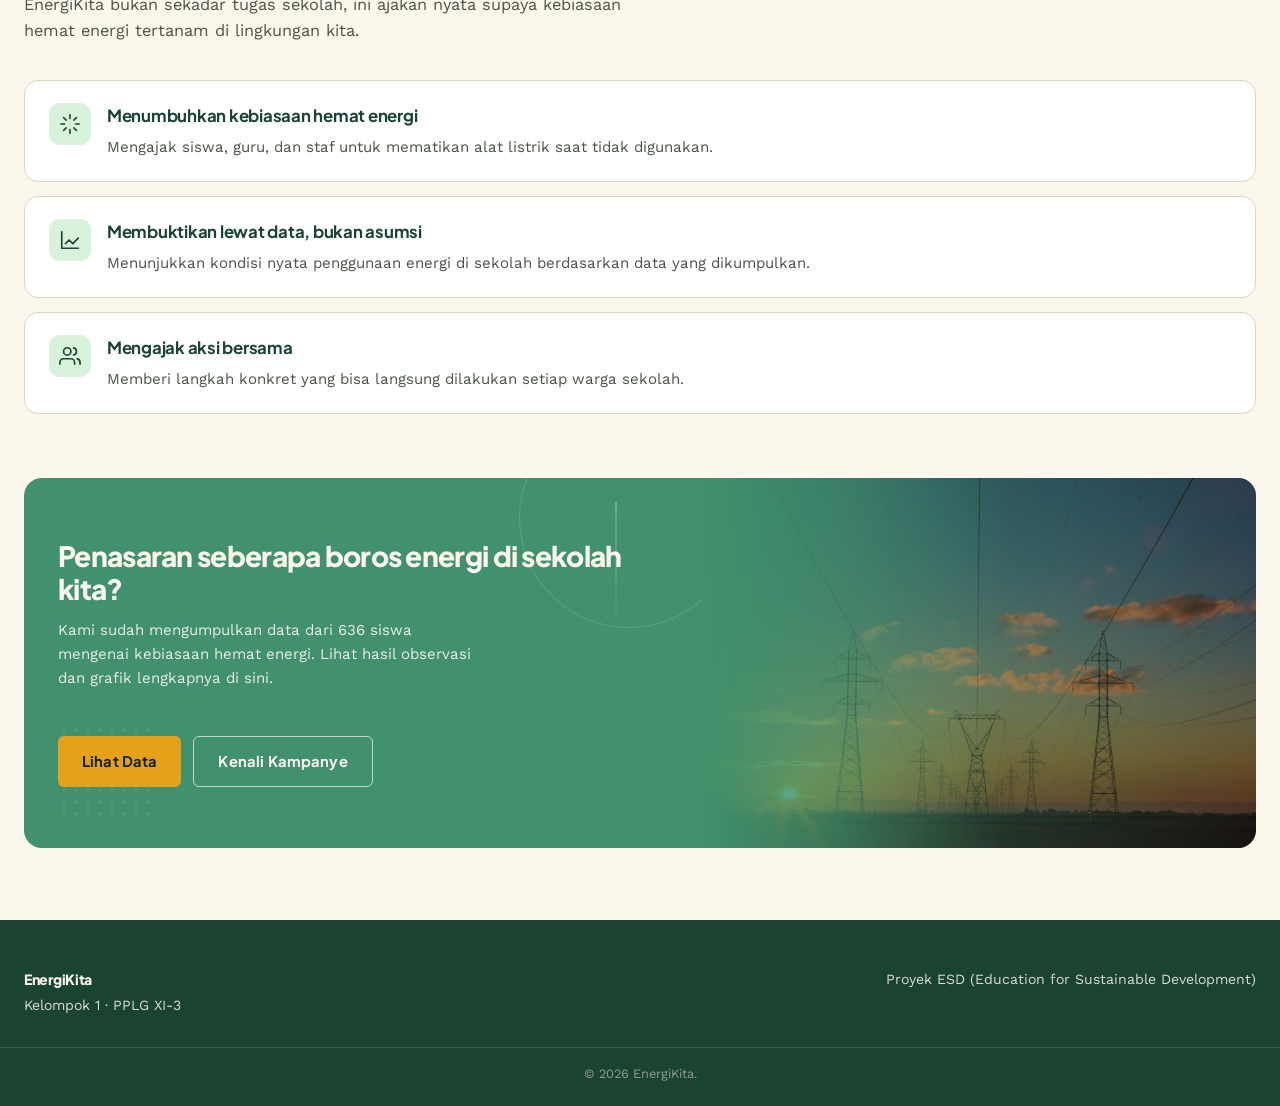
==== commit 97f67c5a: "penambahan page data & fakta serta penyesuaian isi konten page kenapa.html" ====
--- a/index.html
+++ b/index.html
@@ -41,7 +41,7 @@
             <li><a href="index.html" class="aktif">Beranda</a></li>
             <li><a href="tentang.html">Tentang</a></li>
             <li><a href="kenapa.html">Kenapa Energi</a></li>
-            <li><a href="#data-fakta">Data &amp; Fakta</a></li>
+            <li><a href="data-fakta.html">Data &amp; Fakta</a></li>
           </ul>
           <a class="nav-cta" href="tentang.html">Mulai Aksi</a>
         </nav>
@@ -333,35 +333,33 @@
         </div>
       </section>
 
-      <section id="data-fakta" class="teaser">
-        <div class="sect-in">
-          <div class="teaser-c">
-            <div class="dec dec-c1" aria-hidden="true"></div>
-            <div class="dec dec-c2" aria-hidden="true"></div>
-            <div class="dec dec-c3" aria-hidden="true"></div>
-
-            <div class="teaser-txt">
-              <span class="badge-soon">Segera Hadir</span>
-              <h2>Penasaran seberapa boros energi di sekolah kita?</h2>
-              <p>
-                Halaman Data &amp; Fakta sedang disiapkan. Nantinya kamu bisa
-                lihat grafik nyata dari hasil angket dan observasi warga
-                sekolah, jadi ajakan ini bukan cuma kata-kata.
-              </p>
-              <a href="tentang.html" class="btn btn-outline"
-                >Kenali Kampanye Dulu</a
-              >
-            </div>
-
-            <div class="teaser-img">
-              <img
-                src="assets/teaser-solar.jpg"
-                alt="Panel surya"
-              />
-            </div>
-          </div>
-        </div>
-      </section>
+     <section id="data-fakta" class="teaser">
+<div class="sect-in">
+<div class="teaser-c">
+
+<div class="dec dec-c1" aria-hidden="true"></div>
+<div class="dec dec-c2" aria-hidden="true"></div>
+<div class="dec dec-c3" aria-hidden="true"></div>
+
+<div class="teaser-txt">
+  <!-- Badge span dihapus -->
+  <h2>Penasaran seberapa boros energi di sekolah kita?</h2>
+  <p>Kami sudah mengumpulkan data dari 636 siswa mengenai kebiasaan hemat energi. Lihat hasil observasi dan grafik lengkapnya di sini.</p>
+  
+  <!-- Tombol dibungkus div baru agar berdampingan -->
+  <div class="teaser-btns">
+    <a href="data-fakta.html" class="btn btn-gold">Lihat Data</a>
+    <a href="tentang.html" class="btn btn-outline">Kenali Kampanye</a>
+  </div>
+</div>
+
+<div class="teaser-img">
+<img src="assets/teaser-solar.jpg" alt="Panel surya">
+</div>
+
+</div>
+</div>
+</section>
     </main>
 
     <footer class="ftr">
--- a/css/style.css
+++ b/css/style.css
@@ -216,10 +216,9 @@
   transform: translateY(-1px);
 }
 
-.hal-tentang .hd,
-.hal-kenapa .hd {
-  background: #1b4332;
-  border-bottom-color: rgba(251, 247, 236, 0.1);
+.hal-tentang .hd, .hal-kenapa .hd, .hal-data .hd {
+  background: #1B4332;
+  border-bottom-color: rgba(251,247,236,.1)
 }
 
 /* TOMBOL — 3 varian: gold (isi), link (underline), outline (garis) */
@@ -760,6 +759,12 @@
   width: fit-content;
 }
 
+.badge-live {
+  background: rgba(64, 145, 108, 0.9); /* Warna hijau daun */
+  border-color: #1B4332;
+  color: #FBF7EC;
+}
+
 .teaser-txt h2 {
   font-family: "Plus Jakarta Sans", system-ui, sans-serif;
   margin: 0 0 12px;
@@ -776,15 +781,40 @@
   font-size: 0.94rem;
   line-height: 1.6;
 }
-.teaser-txt .btn-outline {
-  border-color: rgba(251, 247, 236, 0.75);
-  color: #fbf7ec;
-  width: fit-content;
+.teaser-txt .btn-outline { 
+  border-color: rgba(251,247,236,.75); 
+  color: #fbf7ec; 
+  width: fit-content 
 }
 .teaser-txt .btn-outline:hover {
   background: #fbf7ec;
   color: #40916c;
   border-color: #fbf7ec;
+}
+
+/* Wadah untuk menyejajarkan tombol di dalam teaser */
+.teaser-btns {
+  display: flex;
+  gap: 12px;
+  flex-wrap: wrap;
+  margin-top: 24px;
+}
+
+/* Memastikan tombol di teaser tidak melebar penuh */
+.teaser-btns .btn {
+  width: fit-content;
+}
+
+/* Menyesuaikan warna tombol outline di background hijau */
+.teaser-btns .btn-outline {
+  border-color: rgba(251,247,236, 0.7);
+  color: #FBF7EC;
+}
+
+.teaser-btns .btn-outline:hover {
+  background: #FBF7EC;
+  color: #40916C;
+  border-color: #FBF7EC;
 }
 
 .teaser-img {
@@ -1317,3 +1347,149 @@
 .hal-kenapa .why-c:nth-child(4) {
   padding-bottom: 28px;
 }
+
+/* =========================================
+   DATA & FAKTA (Chart Page)
+   ========================================= */
+
+/* Fix: jarak konten dengan navbar fixed */
+.hal-tentang main, .hal-kenapa main, .hal-data main { 
+  padding-top: 68px; 
+}
+/* Ringkasan Metadata (Sumber, Responden, dll) */
+.meta-info {
+  background: #fff;
+  border: 1px solid #dcd5c2;
+  border-radius: 14px;
+  padding: 20px 24px;
+  margin-bottom: 32px;
+  font-size: 0.9rem;
+  color: #4B5347;
+  line-height: 1.6;
+}
+.meta-info strong { color: #1B4332; }
+
+/* Grid Ringkasan Angka Utama (Rata-rata, Responden) */
+.sum-grid {
+  display: grid;
+  grid-template-columns: repeat(3, 1fr);
+  gap: 18px;
+  margin-bottom: 40px;
+}
+
+.sum-c {
+  background: #1B4332;
+  color: #FBF7EC;
+  border-radius: 14px;
+  padding: 24px;
+  text-align: center;
+}
+
+.sum-num {
+  font-family: 'Plus Jakarta Sans', system-ui, sans-serif;
+  font-size: 2.8rem;
+  font-weight: 800;
+  color: #E4A11B;
+  line-height: 1;
+  margin-bottom: 8px;
+}
+
+.sum-lbl {
+  font-size: 0.95rem;
+  color: rgba(251,247,236,0.8);
+}
+
+/* Grid Insight (Butir Tertinggi, Terendah, Jurusan) */
+.insight-grid {
+  display: grid;
+  grid-template-columns: 1fr 1fr;
+  gap: 20px;
+  margin-bottom: 48px;
+}
+
+.insight-c {
+  background: #FBF7EC;
+  border: 1px solid #dcd5c2;
+  border-left: 4px solid #40916C;
+  border-radius: 0 14px 14px 0;
+  padding: 20px;
+}
+
+.insight-c.insight-low {
+  border-left-color: #E4A11B;
+}
+
+.insight-t {
+  font-family: 'Plus Jakarta Sans', system-ui, sans-serif;
+  font-size: 0.8rem;
+  font-weight: 800;
+  letter-spacing: 0.1em;
+  text-transform: uppercase;
+  color: #4B5347;
+  margin: 0 0 10px;
+}
+
+.insight-val {
+  font-size: 1.2rem;
+  font-weight: 700;
+  color: #1B4332;
+  margin: 0 0 4px;
+}
+
+.insight-desc {
+  font-size: 0.9rem;
+  color: #4B5347;
+  margin: 0;
+}
+
+/* Grid Layout untuk Chart */
+.chart-grid {
+  display: grid;
+  grid-template-columns: 1fr 1fr;
+  gap: 24px;
+  margin-bottom: 24px;
+}
+
+.chart-c {
+  background: #fff;
+  border: 1px solid #dcd5c2;
+  border-radius: 14px;
+  padding: 24px;
+}
+
+.chart-c.span-2 {
+  grid-column: span 2;
+}
+
+.chart-t {
+  font-family: 'Plus Jakarta Sans', system-ui, sans-serif;
+  font-size: 1.1rem;
+  font-weight: 700;
+  color: #1B4332;
+  margin: 0 0 6px;
+}
+
+.chart-desc {
+  font-size: 0.9rem;
+  color: #4B5347;
+  margin: 0 0 24px;
+}
+
+.chart-wrap {
+  position: relative;
+  height: 320px;
+  width: 100%;
+}
+
+.chart-wrap.chart-horizontal {
+  height: 400px; /* lebih tinggi buat chart horizontal */
+}
+
+/* Responsive */
+@media (max-width: 900px) {
+  .sum-grid { grid-template-columns: 1fr; }
+  .insight-grid { grid-template-columns: 1fr; }
+  .chart-grid { grid-template-columns: 1fr; }
+  .chart-c.span-2 { grid-column: span 1; }
+  .chart-wrap { height: 280px; }
+}
